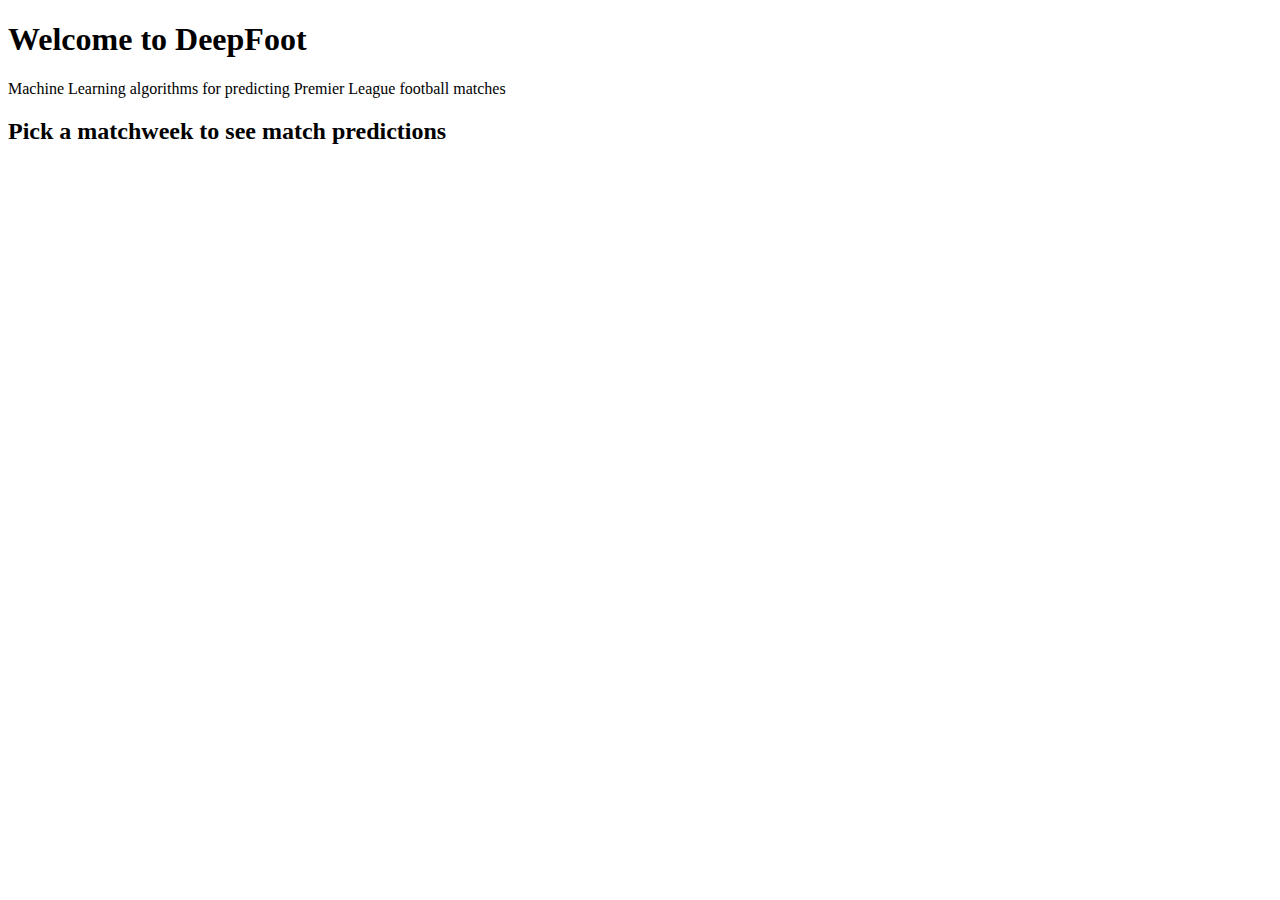
==== index.html @ 1afb299b "html file basic" ====
<!DOCTYPE html>
<html lang="en">
<head>
    <meta charset="UTF-8">
    <meta name="viewport" content="width=device-width, initial-scale=1.0">
    <title>DeepFoot</title>
</head>
<body>
    <h1>Welcome to DeepFoot</h1>
    <p>Machine Learning algorithms for predicting Premier League football matches</p>
    <h2>Pick a matchweek to see match predictions</h2>
</body>
</html>
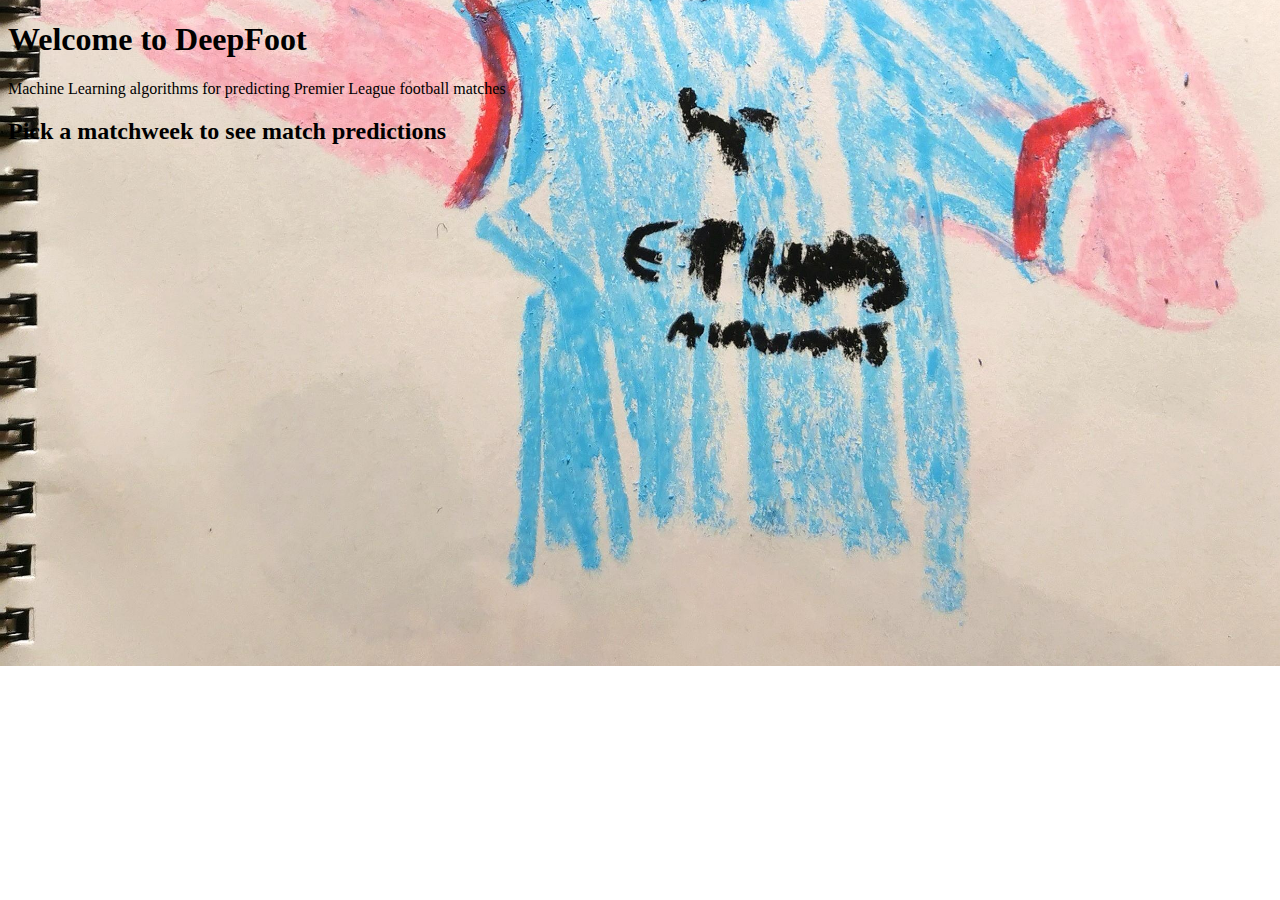
==== commit eb6a307e: "added style file and connected to html" ====
--- a/index.html
+++ b/index.html
@@ -3,6 +3,7 @@
 <head>
     <meta charset="UTF-8">
     <meta name="viewport" content="width=device-width, initial-scale=1.0">
+    <link rel="stylesheet" type="text/css" href="style.css">
     <title>DeepFoot</title>
 </head>
 <body>
--- a/style.css
+++ b/style.css
@@ -0,0 +1,6 @@
+body {
+    background-image: url('haaalaaand.jpg');
+    background-repeat: no-repeat;
+    background-size: cover;
+    background-position: center;
+  }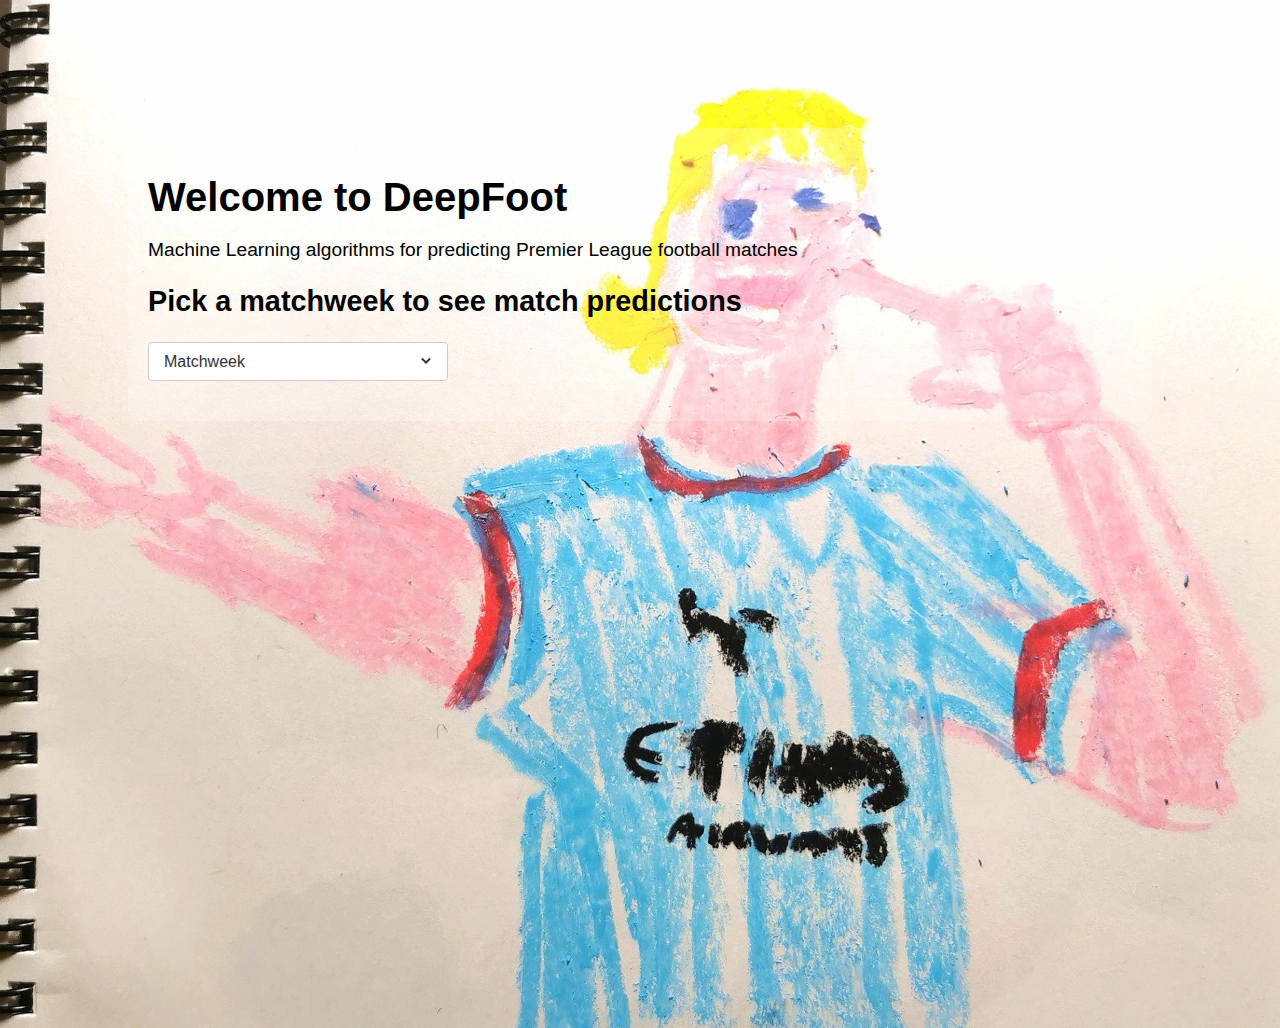
==== commit e7e501fc: "formatted text, added dropdown" ====
--- a/index.html
+++ b/index.html
@@ -7,8 +7,24 @@
     <title>DeepFoot</title>
 </head>
 <body>
-    <h1>Welcome to DeepFoot</h1>
-    <p>Machine Learning algorithms for predicting Premier League football matches</p>
-    <h2>Pick a matchweek to see match predictions</h2>
+    <div class = "container">
+        <h1>Welcome to DeepFoot</h1>
+        <p>Machine Learning algorithms for predicting Premier League football matches</p>
+        <h2>Pick a matchweek to see match predictions</h2>
+        <select id="matchweek-select">
+            <option value="" disabled selected>Matchweek</option>
+            <option value="1">Week 1</option>
+            <option value="2">Week 2</option>
+            <option value="3">Week 1</option>
+            <option value="4">Week 2</option>
+            <option value="5">Week 1</option>
+            <option value="6">Week 2</option>
+            <option value="7">Week 1</option>
+            <option value="8">Week 2</option>
+            <option value="9">Week 1</option>
+            <option value="10">Week 2</option>
+            <option value="38">Week 38</option>
+        </select>
+    </div>
 </body>
 </html>--- a/style.css
+++ b/style.css
@@ -1,6 +1,57 @@
 body {
-    background-image: url('haaalaaand.jpg');
-    background-repeat: no-repeat;
-    background-size: cover;
-    background-position: center;
-  }+  margin: 0;
+  padding: 0;
+  background-image: url('haaalaaand.jpg');
+  background-repeat: no-repeat;
+  background-size: cover;
+  background-position: top center;
+  min-height: 100vh;
+  font-family: 'Roboto', sans-serif;
+}
+
+.container {
+  text-align: left;
+  background-color: rgba(255, 255, 255, 0.25);
+  padding: 20px;
+  border-radius: 10px;
+  max-width: 80%;
+  margin: 10%;
+}
+
+h1 {
+  font-size: 2.5rem;
+  margin-bottom: 10px;
+}
+
+p {
+  font-size: 1.2rem;
+  margin-bottom: 20px;
+}
+
+h2 {
+  font-size: 1.8rem;
+}
+
+select {
+  appearance: none;
+  -webkit-appearance: none;
+  -moz-appearance: none;
+  background-color: #fff;
+  border: 1px solid #ccc;
+  border-radius: 4px;
+  padding: 10px 40px 10px 15px;
+  font-size: 1rem;
+  font-family: 'Roboto', sans-serif;
+  color: #333;
+  width: 100%;
+  max-width: 300px;
+  margin-bottom: 20px;
+  background-image: url("data:image/svg+xml,%3Csvg xmlns='http://www.w3.org/2000/svg' width='12' height='12' viewBox='0 0 12 12'%3E%3Cpath fill='%23333' d='M6 9L1.2 4.2 2.6 2.8 6 6.2 9.4 2.8l1.4 1.4L6 9z'/%3E%3C/svg%3E");
+  background-repeat: no-repeat;
+  background-position: right 15px center;
+}
+
+select:focus {
+  outline: none;
+  border-color: #666;
+}